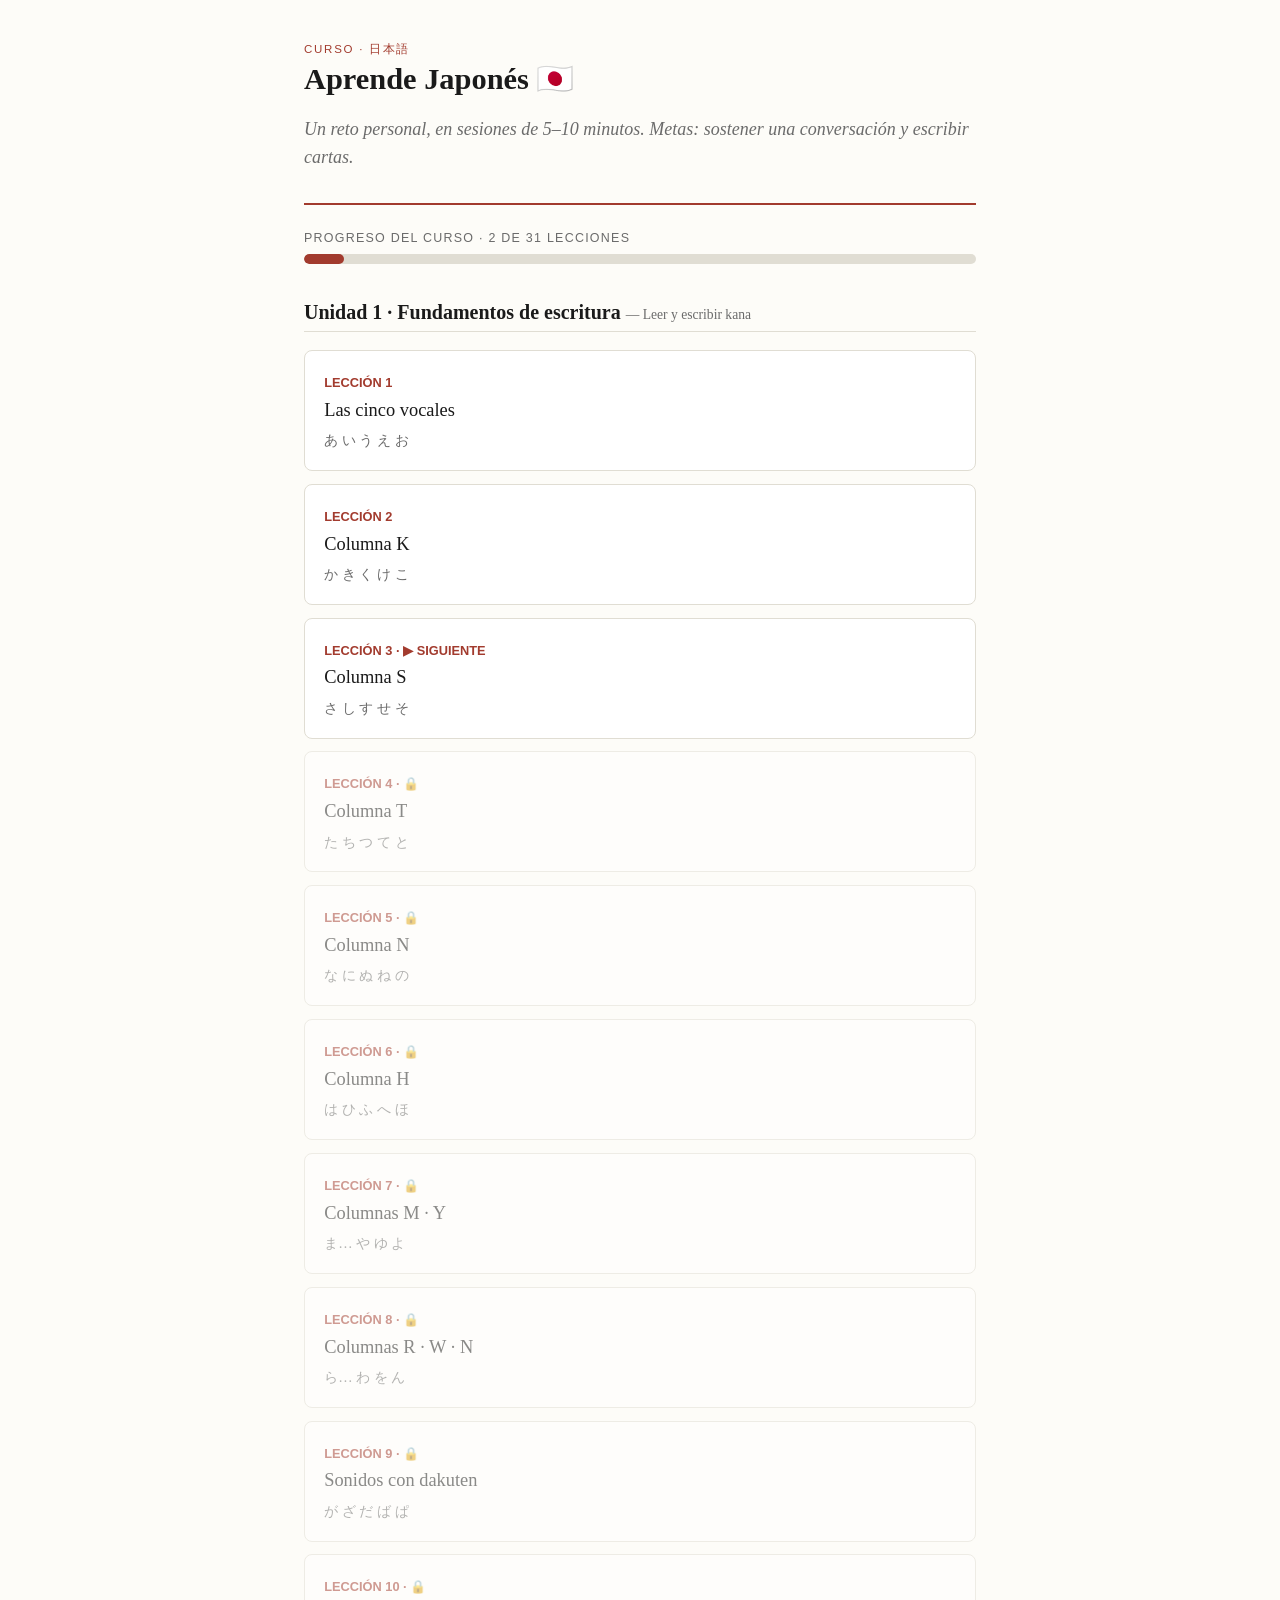
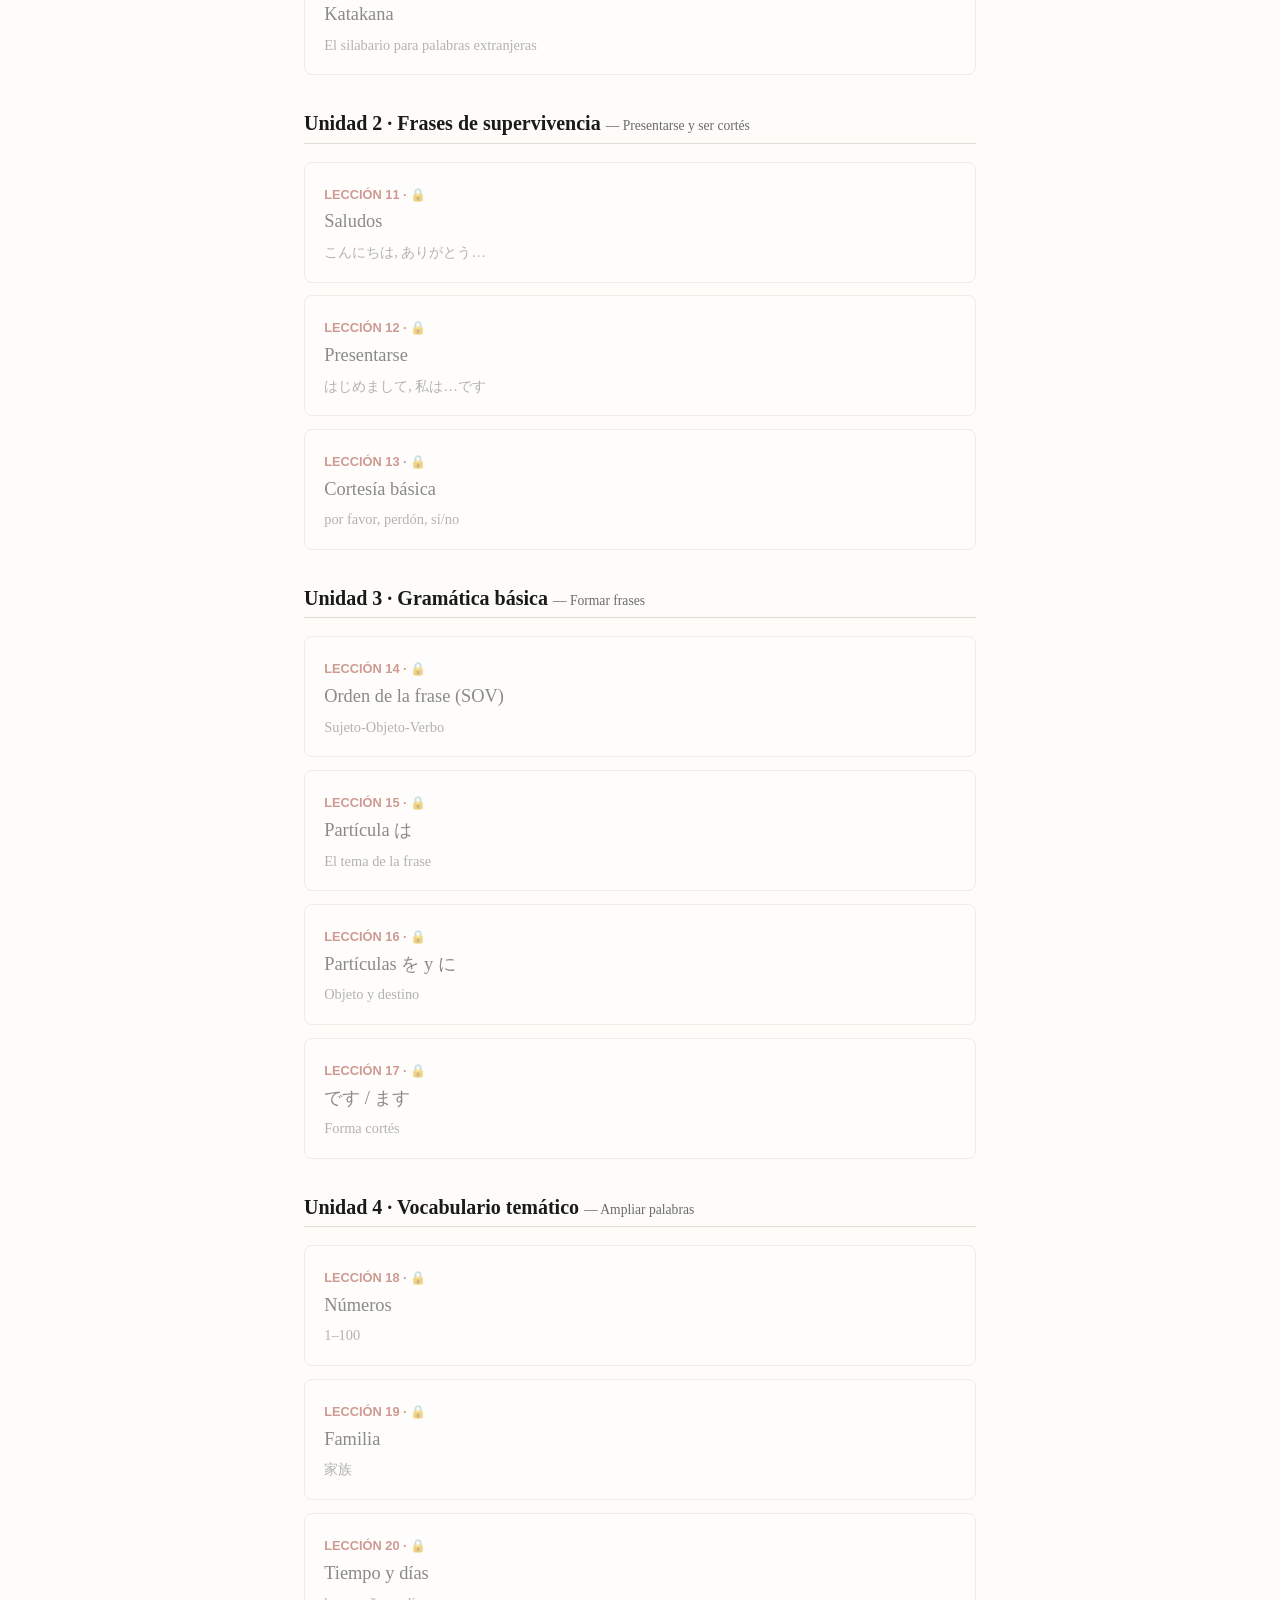
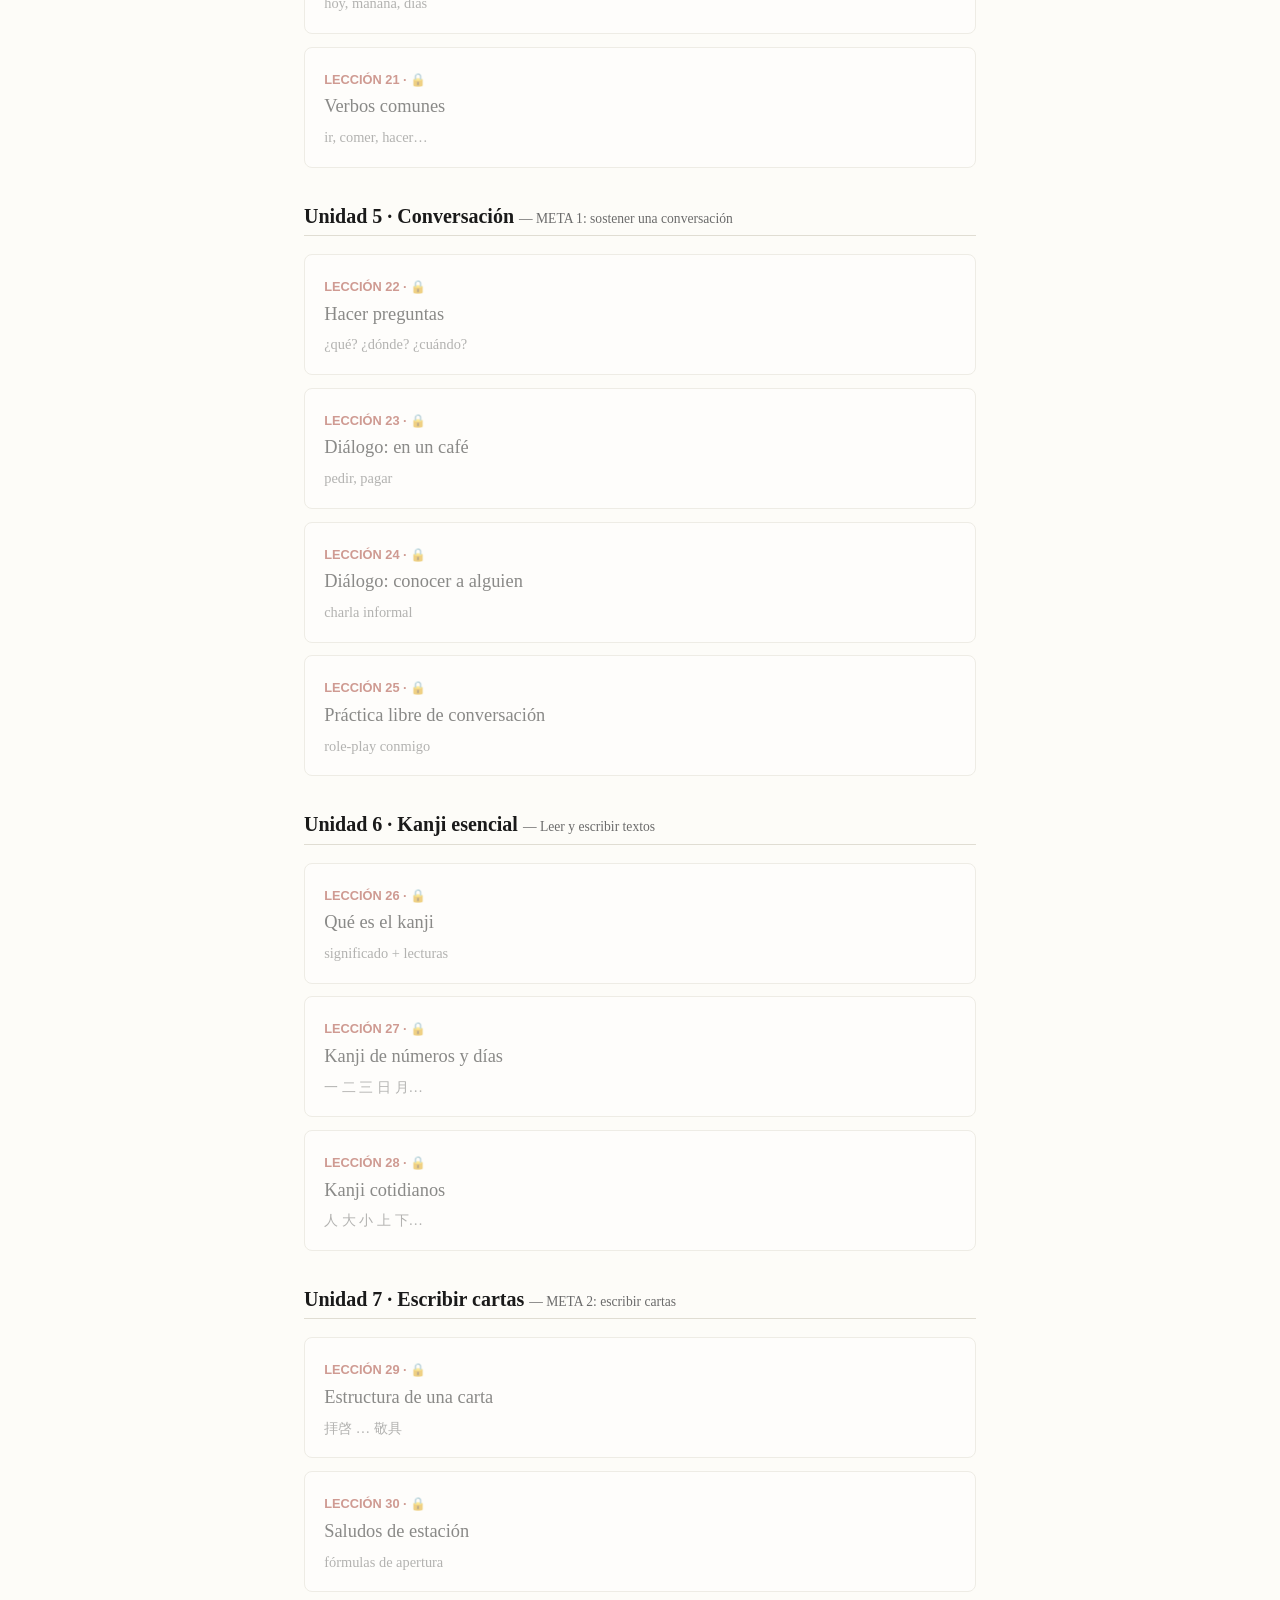
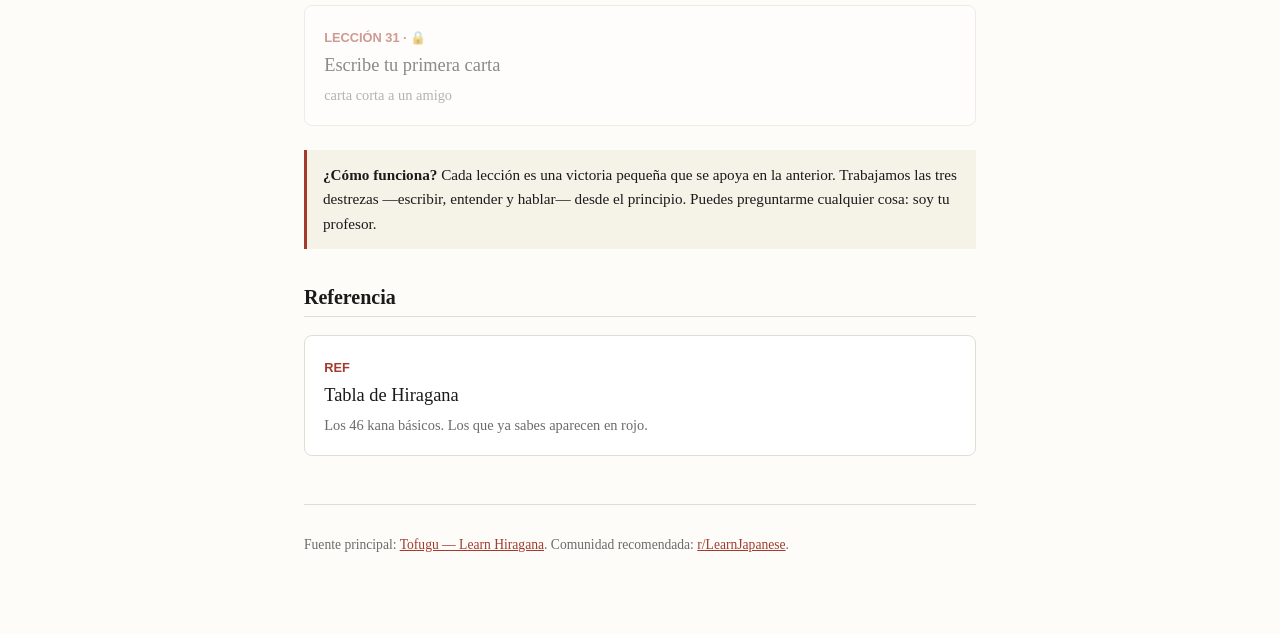
==== index.html @ 339f7f4c "first commit" ====
<!DOCTYPE html>
<html lang="es">
<head>
<meta charset="utf-8">
<meta name="viewport" content="width=device-width, initial-scale=1">
<title>Aprende Japonés</title>
<link rel="stylesheet" href="assets/style.css">
</head>
<body>
<header class="lesson">
  <div class="kicker">Curso · 日本語</div>
  <h1>Aprende Japonés 🇯🇵</h1>
  <p class="subtitle">Un reto personal, en sesiones de 5–10 minutos. Metas: sostener una conversación y escribir cartas.</p>
</header>

<div class="progress" id="course-progress"></div>

<div id="units"></div>

<div class="callout">
  <strong>¿Cómo funciona?</strong> Cada lección es una victoria pequeña que se
  apoya en la anterior. Trabajamos las tres destrezas —escribir, entender y
  hablar— desde el principio. Puedes preguntarme cualquier cosa: soy tu profesor.
</div>

<h2>Referencia</h2>
<ul class="lesson-list">
  <li><a href="reference/kana-chart.html"><span class="num">REF</span><span class="title">Tabla de Hiragana</span><span class="desc">Los 46 kana básicos. Los que ya sabes aparecen en rojo.</span></a></li>
</ul>

<footer>
  <p>Fuente principal: <a href="https://www.tofugu.com/japanese/learn-hiragana/">Tofugu — Learn Hiragana</a>.
  Comunidad recomendada: <a href="https://www.reddit.com/r/LearnJapanese/">r/LearnJapanese</a>.</p>
</footer>

<script src="assets/course.js"></script>
<script>
  window.COURSE.renderProgress(document.getElementById('course-progress'));
  var cont = document.getElementById('units');
  window.COURSE.units.forEach(function (u) {
    var h = document.createElement('h2');
    h.innerHTML = 'Unidad ' + u.unit + ' · ' + u.name +
      ' <span class="desc" style="font-weight:normal;color:var(--muted);font-size:.85rem;">— ' + u.goal + '</span>';
    cont.appendChild(h);
    var ul = document.createElement('ul');
    ul.className = 'lesson-list';
    u.lessons.forEach(function (l) {
      var li = document.createElement('li');
      var locked = l.status === 'locked';
      if (locked) li.className = 'locked';
      var href = locked ? '#' : l.file;
      var tag = l.status === 'next' ? ' · ▶ SIGUIENTE' : (locked ? ' · 🔒' : '');
      li.innerHTML = '<a href="' + href + '"' + (locked ? ' onclick="return false"' : '') + '>' +
        '<span class="num">LECCIÓN ' + l.n + tag + '</span>' +
        '<span class="title">' + l.title + '</span>' +
        '<span class="desc">' + l.desc + '</span></a>';
      ul.appendChild(li);
    });
    cont.appendChild(ul);
  });
</script>
</body>
</html>
---- assets/style.css ----
/* Shared stylesheet for all Japanese lessons. Tufte-inspired: calm, readable, print-friendly. */
:root {
  --ink: #1a1a1a;
  --paper: #fdfcf8;
  --accent: #a23b2e;      /* vermilion — Japanese seal red */
  --muted: #6b6b6b;
  --rule: #e0ddd3;
  --good: #2e7d32;
  --bad: #b23b2e;
  --serif: Georgia, "Times New Roman", serif;
}
* { box-sizing: border-box; }
body {
  font-family: var(--serif);
  color: var(--ink);
  background: var(--paper);
  max-width: 720px;
  margin: 0 auto;
  padding: 2.5rem 1.5rem 4rem;
  line-height: 1.6;
  font-size: 18px;
}
header.lesson { border-bottom: 2px solid var(--accent); padding-bottom: .8rem; margin-bottom: 1.5rem; }
.kicker { text-transform: uppercase; letter-spacing: .15em; font-size: .72rem; color: var(--accent); font-family: sans-serif; }
h1 { font-size: 1.9rem; line-height: 1.15; margin: .2rem 0 .3rem; }
h2 { font-size: 1.25rem; margin-top: 2rem; border-bottom: 1px solid var(--rule); padding-bottom: .2rem; }
.subtitle { color: var(--muted); font-style: italic; }
.jp { font-family: "Yu Gothic", "Hiragino Kaku Gothic Pro", "Meiryo", sans-serif; }
.big-kana { font-size: 3rem; line-height: 1; }

/* Kana grid */
.kana-grid { display: grid; grid-template-columns: repeat(auto-fit, minmax(120px, 1fr)); gap: 1rem; margin: 1.5rem 0; }
.kana-card { border: 1px solid var(--rule); border-radius: 8px; padding: 1rem; text-align: center; background: #fff; }
.kana-card .char { font-size: 3.2rem; line-height: 1; font-family: "Yu Gothic","Meiryo",sans-serif; }
.kana-card .romaji { font-size: 1.4rem; color: var(--accent); margin-top: .3rem; }
.kana-card .mnemonic { font-size: .85rem; color: var(--muted); margin-top: .5rem; font-style: italic; }

/* Quiz widget */
.quiz { border: 1px solid var(--rule); border-radius: 8px; padding: 1.25rem; margin: 1.5rem 0; background: #fff; }
.quiz .prompt { font-size: 2.6rem; text-align: center; font-family: "Yu Gothic","Meiryo",sans-serif; margin-bottom: 1rem; }
.quiz .options { display: grid; grid-template-columns: repeat(2, 1fr); gap: .6rem; }
.quiz button.opt { font-family: sans-serif; font-size: 1.1rem; padding: .7rem; border: 1px solid var(--rule); border-radius: 6px; background: var(--paper); cursor: pointer; transition: background .15s; }
.quiz button.opt:hover { background: #f2efe6; }
.quiz button.opt.correct { background: var(--good); color: #fff; border-color: var(--good); }
.quiz button.opt.wrong { background: var(--bad); color: #fff; border-color: var(--bad); }
.quiz .feedback { margin-top: 1rem; text-align: center; min-height: 1.5rem; font-weight: bold; }
.quiz .score { text-align: center; color: var(--muted); font-family: sans-serif; font-size: .9rem; margin-top: .5rem; }

/* Navegación superior */
nav.topnav { display: flex; justify-content: space-between; align-items: center; font-family: sans-serif; font-size: .85rem; margin-bottom: 1rem; }
nav.topnav a { text-decoration: none; }
nav.topnav .home { font-weight: bold; }

/* Barra de progreso del curso */
.progress { font-family: sans-serif; margin: 1rem 0 1.5rem; }
.progress .label { font-size: .78rem; color: var(--muted); text-transform: uppercase; letter-spacing: .1em; }
.progress .track { background: var(--rule); border-radius: 999px; height: 10px; overflow: hidden; margin-top: .3rem; }
.progress .fill { background: var(--accent); height: 100%; border-radius: 999px; transition: width .4s; }

/* Índice de lecciones */
.lesson-list { list-style: none; padding: 0; }
.lesson-list li { border: 1px solid var(--rule); border-radius: 8px; margin-bottom: .8rem; background: #fff; }
.lesson-list a { display: block; padding: 1rem 1.2rem; text-decoration: none; color: var(--ink); }
.lesson-list a:hover { background: #f5f2e8; }
.lesson-list .num { color: var(--accent); font-family: sans-serif; font-weight: bold; font-size: .8rem; }
.lesson-list .title { font-size: 1.15rem; display: block; }
.lesson-list .desc { color: var(--muted); font-size: .9rem; }
.lesson-list li.locked { opacity: .5; }
.lesson-list li.locked a { cursor: default; }

.callout { background: #f5f2e8; border-left: 3px solid var(--accent); padding: .8rem 1rem; margin: 1.5rem 0; font-size: .95rem; }
.source { font-size: .9rem; }
a { color: var(--accent); }
footer { margin-top: 3rem; border-top: 1px solid var(--rule); padding-top: 1rem; font-size: .85rem; color: var(--muted); }
@media print { body { font-size: 12pt; } .quiz button.opt { border: 1px solid #999; } }
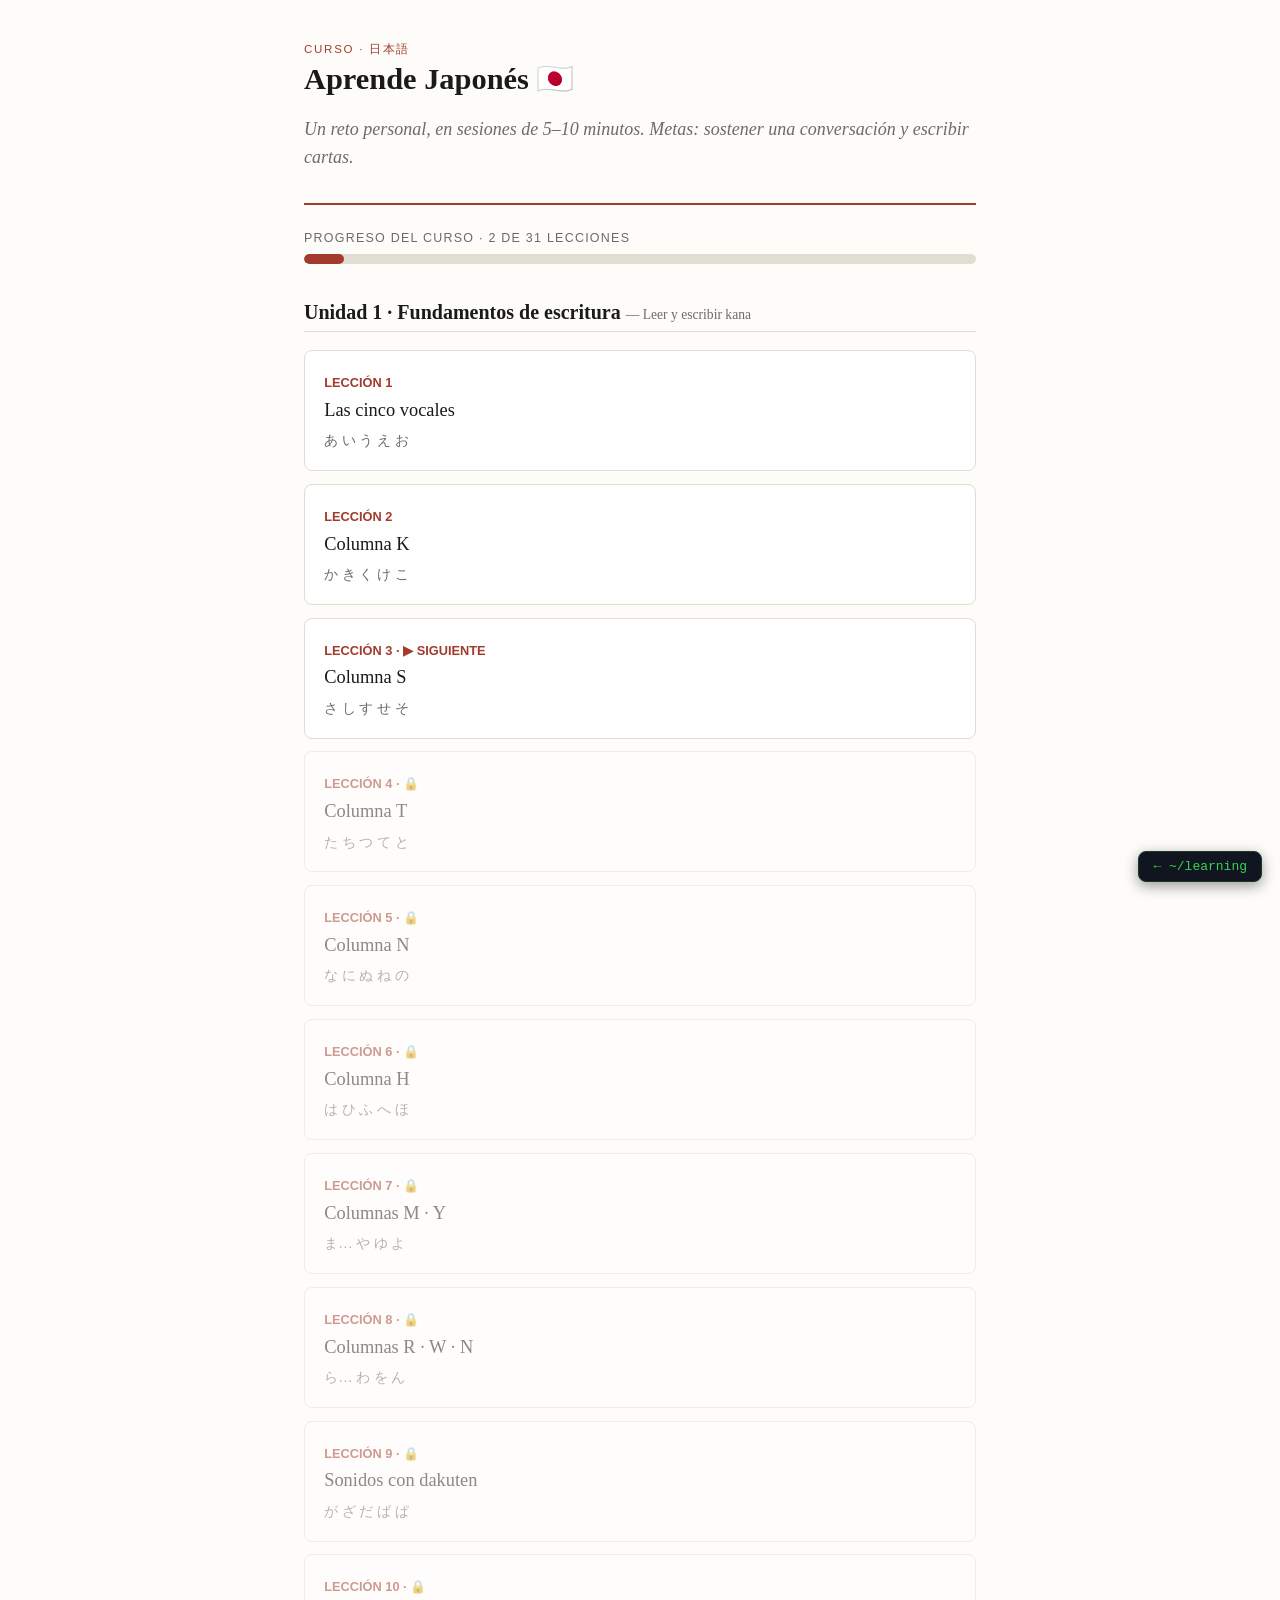
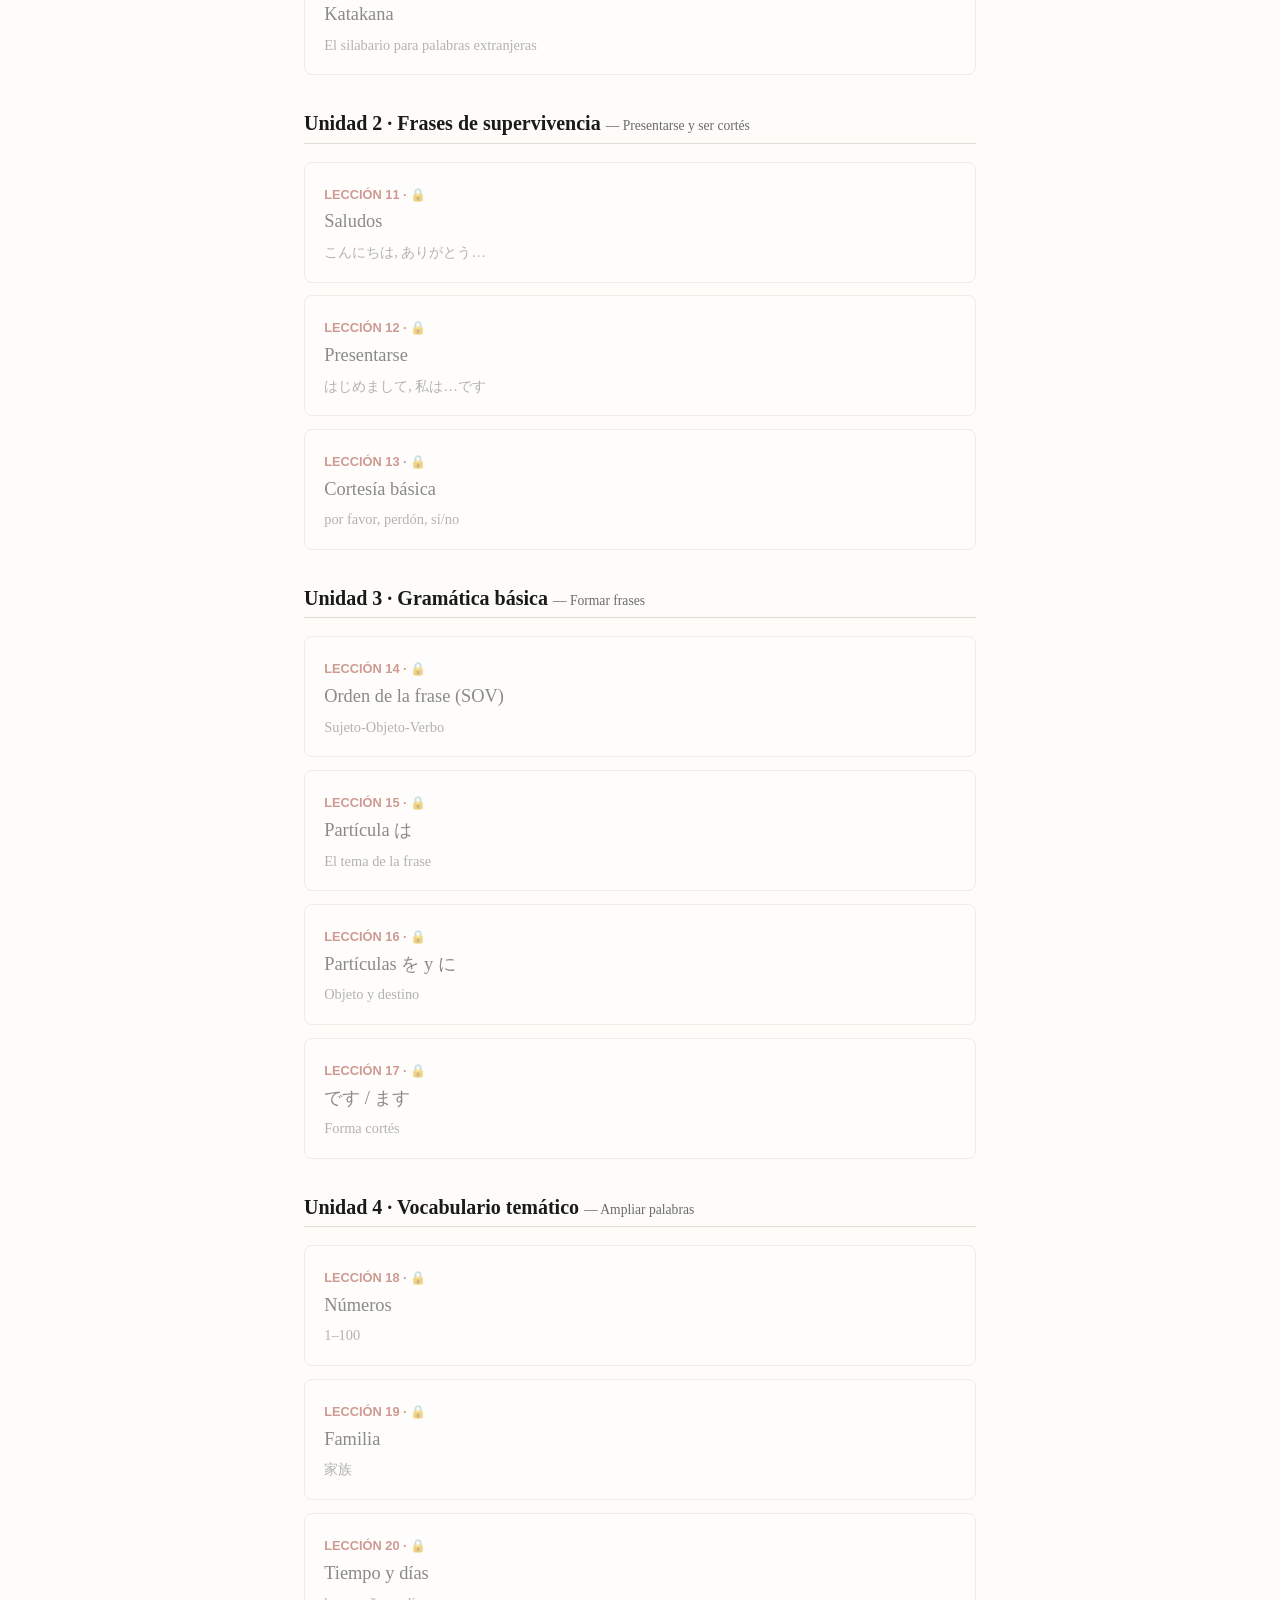
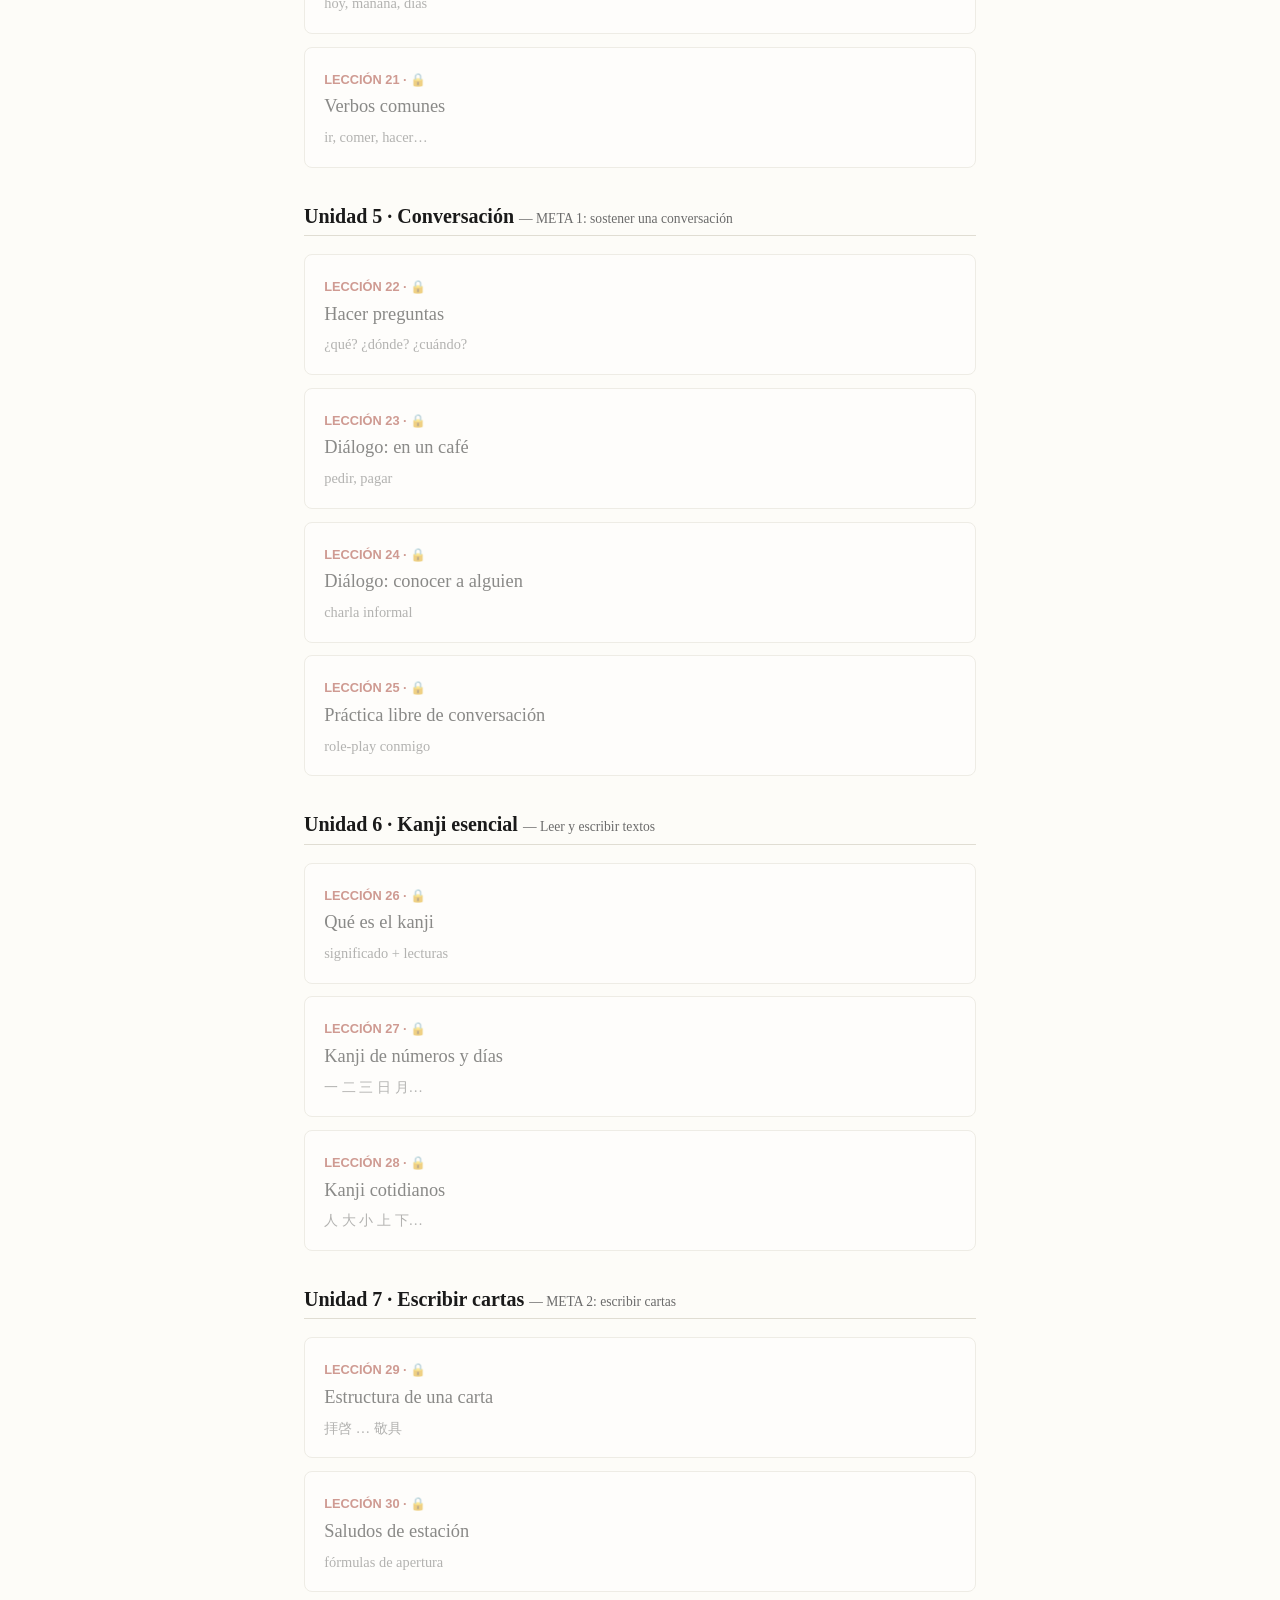
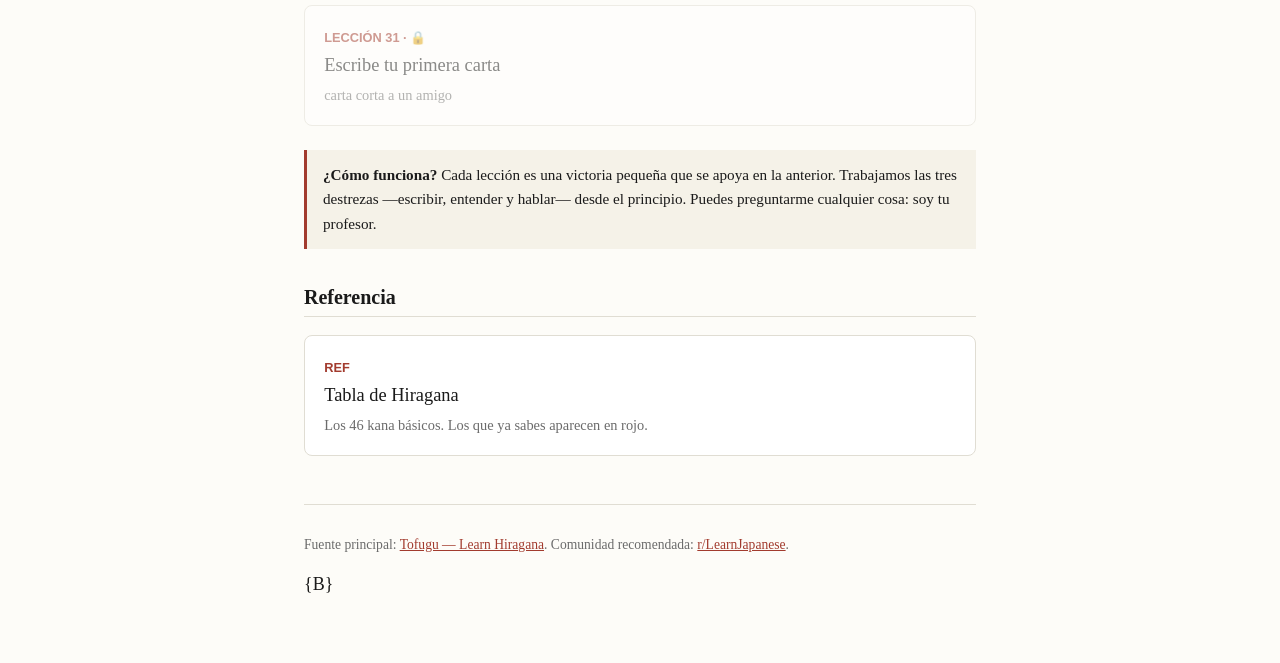
==== commit b8180c73: "hub return" ====
--- a/index.html
+++ b/index.html
@@ -59,5 +59,7 @@
     cont.appendChild(ul);
   });
 </script>
+{B}
+<a href="https://rafaelmaldonado.github.io/learning/" title="Volver al hub de aprendizaje" style="position:fixed;bottom:18px;right:18px;z-index:9999;background:#11151f;color:#39d353;border:1px solid #1c3a26;border-radius:8px;padding:8px 14px;font:13px/1 ui-monospace,Consolas,monospace;text-decoration:none;box-shadow:0 4px 14px rgba(0,0,0,.4)">&larr; ~/learning</a>
 </body>
 </html>
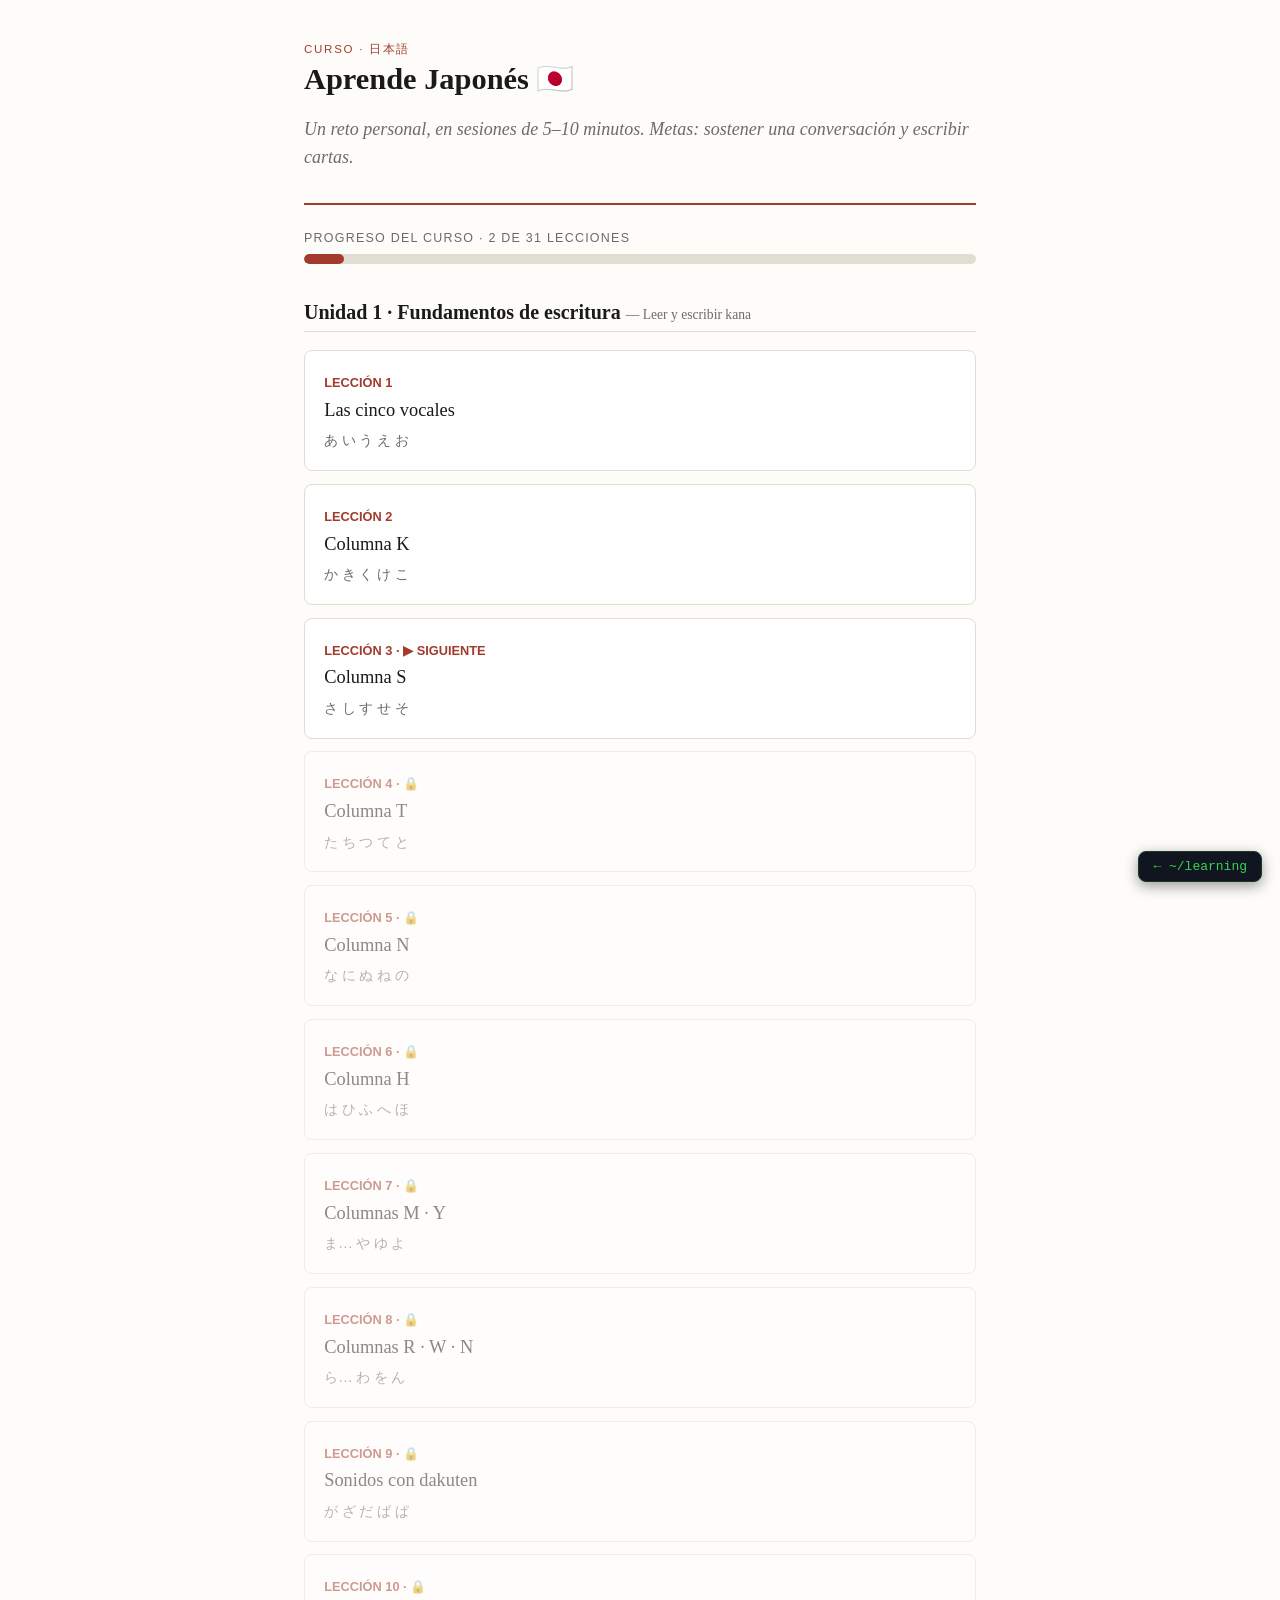
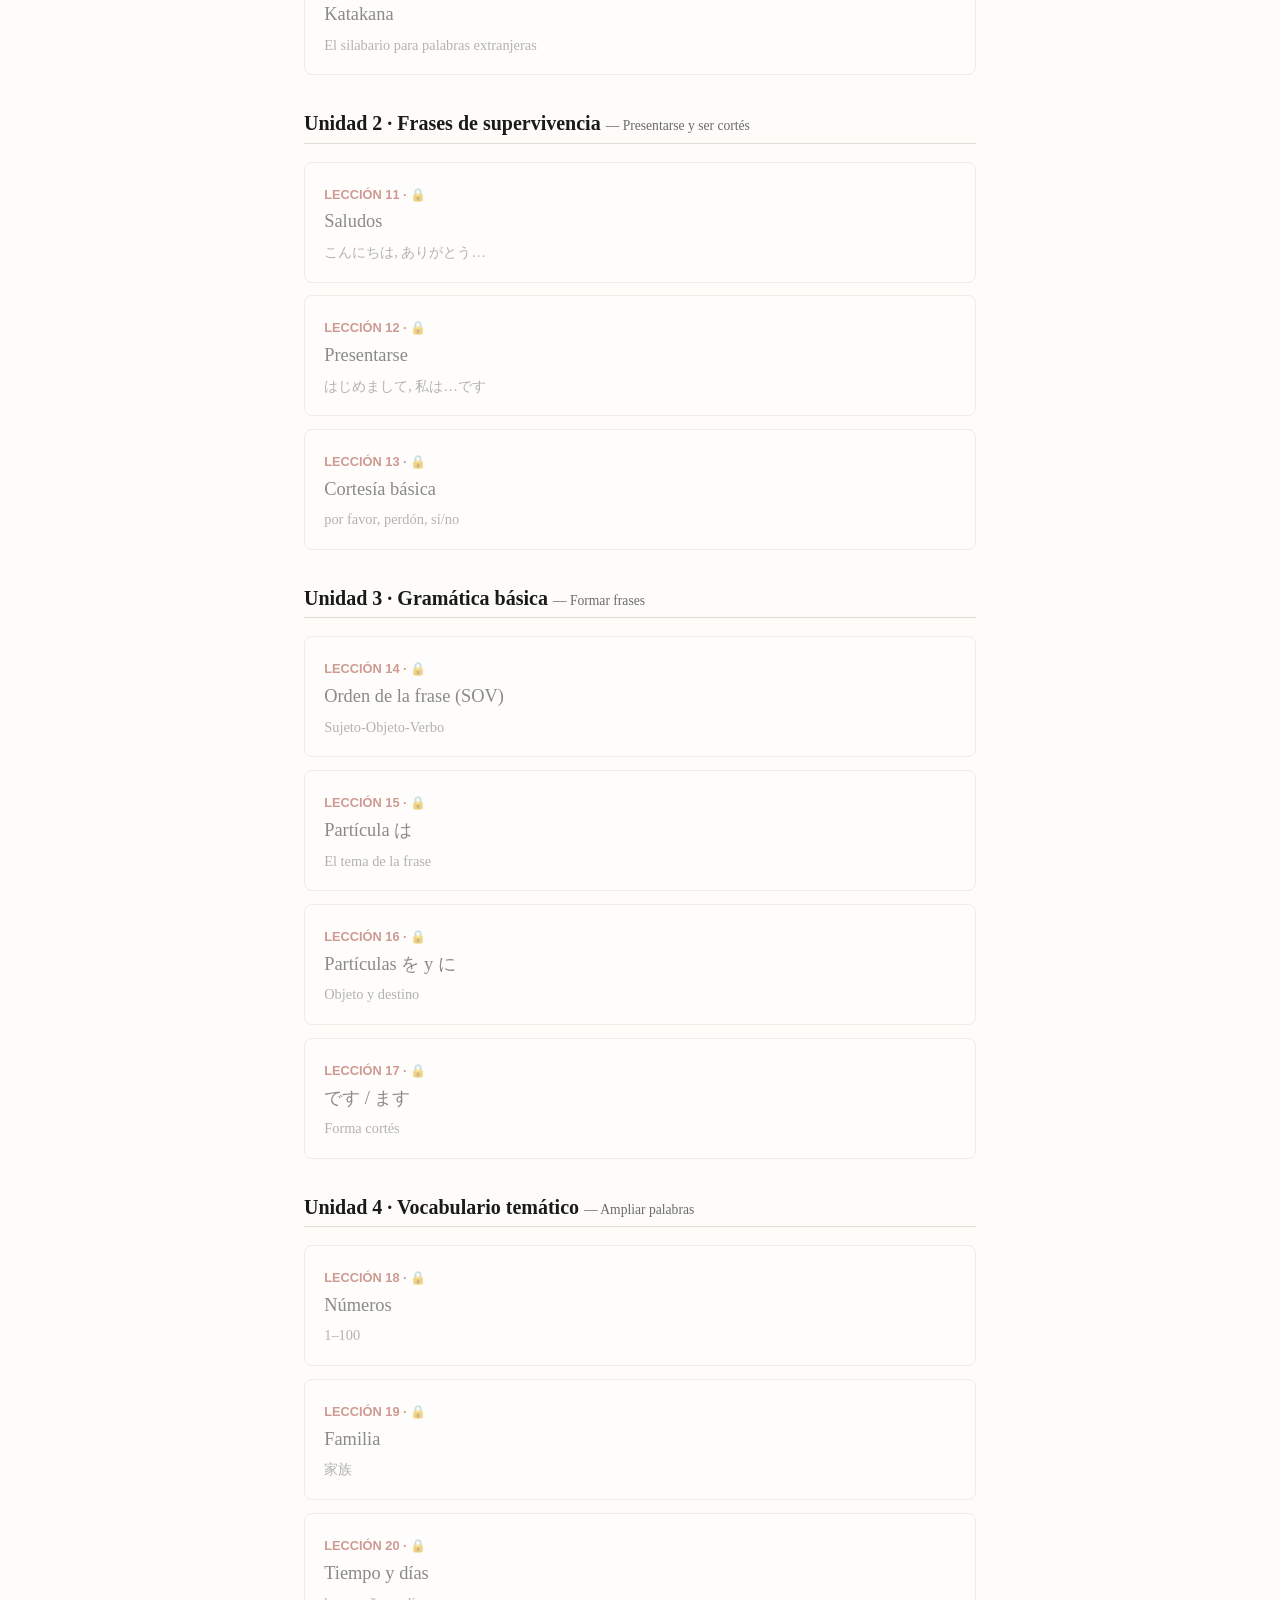
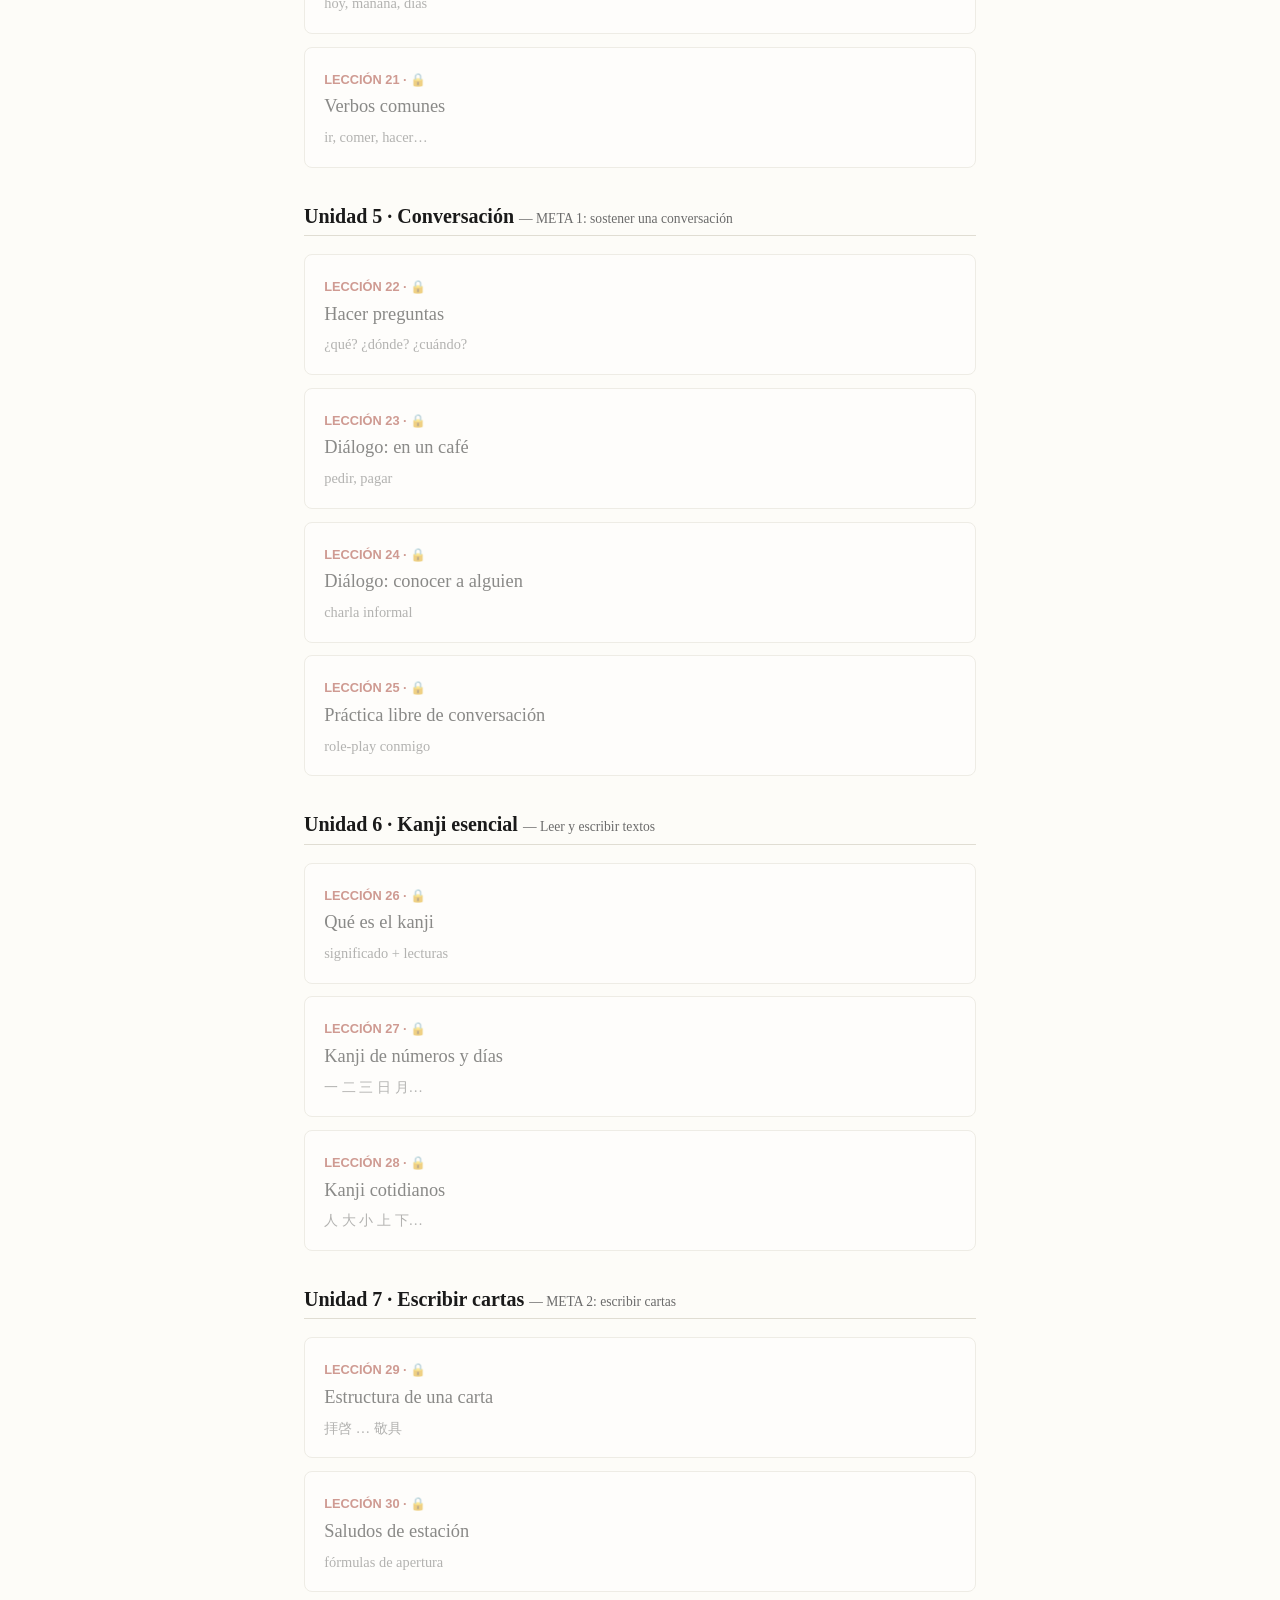
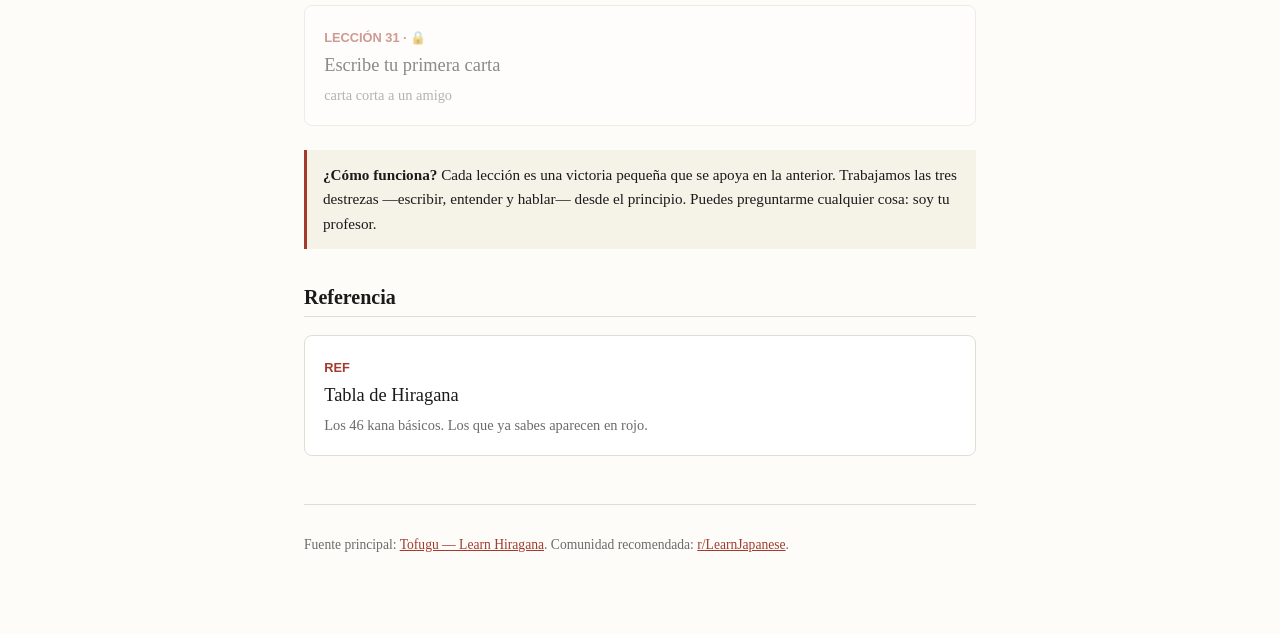
==== commit a5642801: "remove characters" ====
--- a/index.html
+++ b/index.html
@@ -59,7 +59,6 @@
     cont.appendChild(ul);
   });
 </script>
-{B}
 <a href="https://rafaelmaldonado.github.io/learning/" title="Volver al hub de aprendizaje" style="position:fixed;bottom:18px;right:18px;z-index:9999;background:#11151f;color:#39d353;border:1px solid #1c3a26;border-radius:8px;padding:8px 14px;font:13px/1 ui-monospace,Consolas,monospace;text-decoration:none;box-shadow:0 4px 14px rgba(0,0,0,.4)">&larr; ~/learning</a>
 </body>
 </html>
